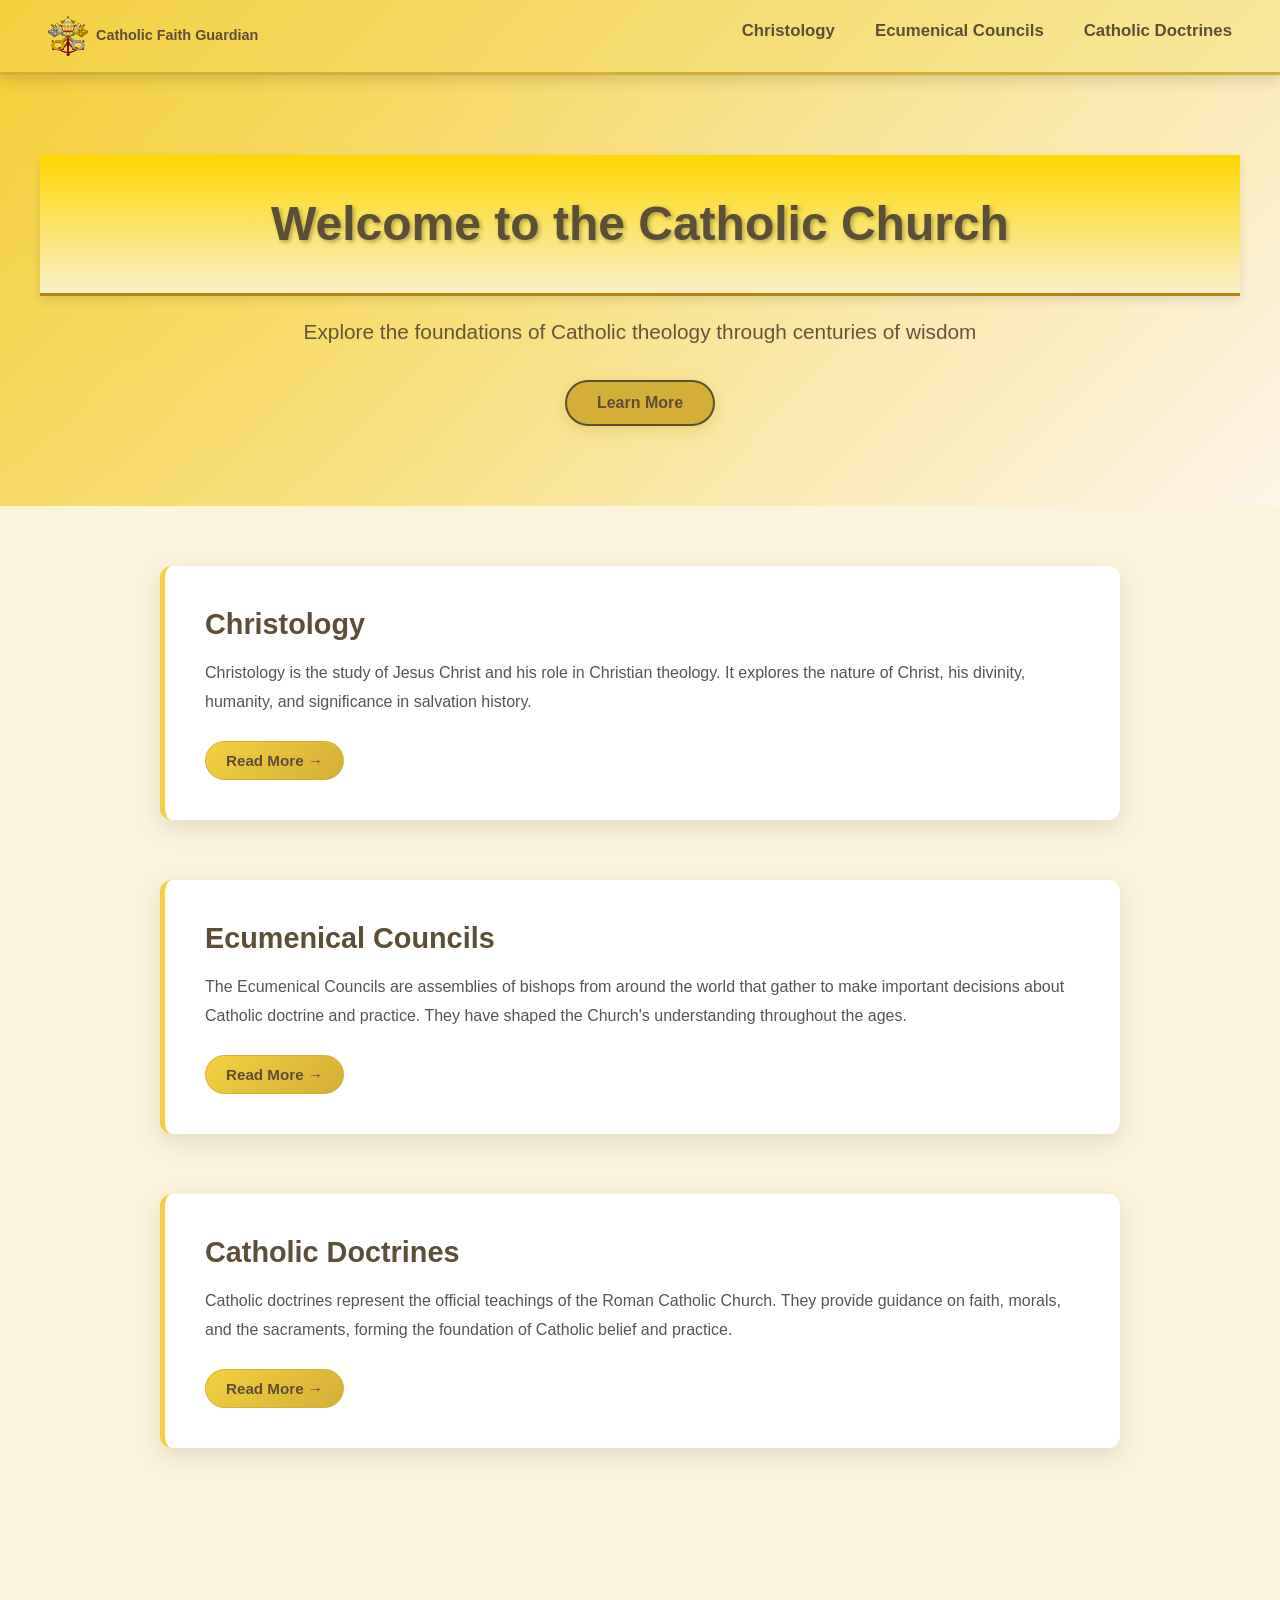
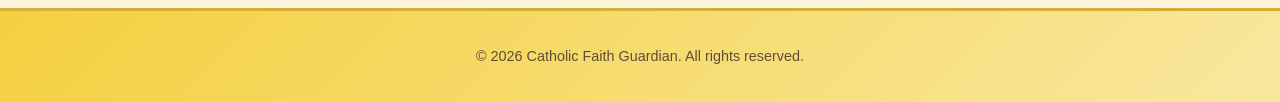
==== index.html @ 6f090a07 "Add files via upload" ====
<!DOCTYPE html>
<html lang="en">
<head>
    <meta charset="UTF-8">
    <meta name="viewport" content="width=device-width, initial-scale=1.0">
    <title>Catholic Faith Guardian</title>
    <link rel="stylesheet" href="style.css">
</head>
<body>
    <!-- Navigation Bar -->
    <nav class="navbar">
        <div class="nav-container">
            <div class="nav-logo">
                <a href="index.html" style="color: #5d4e37; text-decoration: none; display: flex; align-items: center; gap: 0.5rem;">
                    <img src="Emblem_of_the_Holy_See_(no_background).svg" style="width: 40px; height: 40px;">
                    <span>Catholic Faith Guardian</span>
                </a>
            </div>
            <ul class="nav-menu">
                <li class="nav-item">
                    <a href="christology.html" class="nav-link">Christology</a>
                </li>
                <li class="nav-item">
                    <a href="ecumenical.html" class="nav-link">Ecumenical Councils</a>
                </li>
                <li class="nav-item">
                    <a href="doctrines.html" class="nav-link">Catholic Doctrines</a>
                </li>
            </ul>
            <div class="hamburger">
                <span></span>
                <span></span>
                <span></span>
            </div>
        </div>
    </nav>

    <!-- Hero Section -->
    <section class="hero">
        <div class="hero-content">
            <h1 class="hero-title">Welcome to the Catholic Church</h1>
            <p class="hero-subtitle">Explore the foundations of Catholic theology through centuries of wisdom</p>
            <button class="cta-button">Learn More</button>
        </div>
    </section>

    <!-- Main Content -->
    <main class="main-content">
        <!-- Christology Section -->
        <section id="christology" class="content-section">
            <div class="section-card">
                <h2 class="section-title">Christology</h2>
                <p class="section-text">Christology is the study of Jesus Christ and his role in Christian theology. It explores the nature of Christ, his divinity, humanity, and significance in salvation history.</p>
                <button class="read-more-btn">Read More →</button>
            </div>
        </section>

        <!-- Ecumenical Councils Section -->
        <section id="ecumenical" class="content-section">
            <div class="section-card">
                <h2 class="section-title">Ecumenical Councils</h2>
                <p class="section-text">The Ecumenical Councils are assemblies of bishops from around the world that gather to make important decisions about Catholic doctrine and practice. They have shaped the Church's understanding throughout the ages.</p>
                <button class="read-more-btn">Read More →</button>
            </div>
        </section>

        <!-- Catholic Doctrines Section -->
        <section id="doctrines" class="content-section">
            <div class="section-card">
                <h2 class="section-title">Catholic Doctrines</h2>
                <p class="section-text">Catholic doctrines represent the official teachings of the Roman Catholic Church. They provide guidance on faith, morals, and the sacraments, forming the foundation of Catholic belief and practice.</p>
                <button class="read-more-btn">Read More →</button>
            </div>
        </section>
    </main>

    <!-- Footer -->
    <footer class="footer">
        <p>&copy; 2026 Catholic Faith Guardian. All rights reserved.</p>
    </footer>

    <script src="script.js"></script>
</body>
</html>
---- style.css ----
/* ===== Mobile-First CSS - Base Styles for Mobile Devices ===== */

* {
    box-sizing: border-box;
}

body {
    background-color: #fbf3da;
    margin: 0;
    padding: 0;
    font-family: 'Segoe UI', Tahoma, Geneva, Verdana, sans-serif;
    font-size: 16px;
    line-height: 1.6;
    color: #333;
}

/* ===== Navigation Bar Styles - Mobile First ===== */
.navbar {
    background: linear-gradient(135deg, #f4d03f 0%, #f9e79f 100%);
    padding: 0;
    box-shadow: 0 4px 15px rgba(0, 0, 0, 0.15);
    position: sticky;
    top: 0;
    z-index: 1000;
    border-bottom: 3px solid #d4af37;
    width: 100%;
}

.nav-container {
    display: flex;
    justify-content: space-between;
    align-items: center;
    padding: 1rem;
    max-width: 1400px;
    margin: 0 auto;
    flex-wrap: wrap;
}

.nav-logo {
    font-size: 1.2rem;
    font-weight: bold;
    color: #5d4e37;
    text-decoration: none;
    animation: slideInLeft 0.5s ease-out;
    min-width: 0;
}

.nav-logo a {
    display: flex;
    align-items: center;
    gap: 0.5rem;
    color: #5d4e37;
    text-decoration: none;
}

.nav-logo img {
    width: 35px;
    height: 35px;
    margin: 0;
    display: inline-block;
}

.nav-logo span {
    font-size: 0.9rem;
    overflow: hidden;
    text-overflow: ellipsis;
    white-space: nowrap;
}

.nav-menu {
    display: none;
    position: fixed;
    top: 70px;
    left: 0;
    width: 100%;
    flex-direction: column;
    background-color: #f9e79f;
    list-style: none;
    margin: 0;
    padding: 0;
    box-shadow: 0 8px 16px rgba(0, 0, 0, 0.1);
    z-index: 999;
}

.nav-menu.active {
    display: flex;
}

.nav-item {
    padding: 1rem;
    border-bottom: 1px solid rgba(93, 78, 55, 0.1);
    text-align: center;
}

.nav-link {
    color: #5d4e37;
    text-decoration: none;
    font-weight: 700;
    font-size: 1rem;
    transition: all 0.3s ease;
    padding-bottom: 0.5rem;
    border-bottom: 2px solid transparent;
    display: block;
}

.nav-link:active {
    color: #f4d03f;
    border-bottom-color: #f4d03f;
}

.hamburger {
    display: flex;
    flex-direction: column;
    cursor: pointer;
    gap: 5px;
}

.hamburger span {
    width: 25px;
    height: 3px;
    background-color: #5d4e37;
    transition: 0.3s;
    border-radius: 2px;
}

/* ===== Hero Section - Mobile First ===== */
.hero {
    background: linear-gradient(135deg, #f4d03f 0%, #fef5e7 100%);
    padding: 40px 20px;
    text-align: center;
    color: #5d4e37;
    position: relative;
    overflow: hidden;
    min-height: auto;
}

.hero::before {
    content: '';
    position: absolute;
    top: 0;
    left: 0;
    right: 0;
    bottom: 0;
    background: radial-gradient(circle at 20% 50%, rgba(255, 215, 0, 0.1) 0%, transparent 50%);
    animation: pulse 15s ease-in-out infinite;
}

.hero-content {
    position: relative;
    z-index: 1;
    animation: fadeInUp 0.8s ease-out;
}

.hero-title {
    margin: 0;
    font-size: 1.8rem;
    font-weight: bold;
    margin-bottom: 1rem;
    text-shadow: 2px 2px 4px rgba(0, 0, 0, 0.3);
    line-height: 1.2;
}

.hero-subtitle {
    font-size: 1rem;
    margin-bottom: 1.5rem;
    opacity: 0.95;
    line-height: 1.5;
}

.cta-button {
    background: #d4af37;
    color: #5d4e37;
    padding: 12px 24px;
    font-size: 1rem;
    border: 2px solid #5d4e37;
    border-radius: 50px;
    cursor: pointer;
    font-weight: bold;
    transition: all 0.3s ease;
    box-shadow: 0 4px 15px rgba(212, 175, 55, 0.4);
    touch-action: manipulation;
}

.cta-button:active {
    transform: scale(0.98);
    box-shadow: 0 2px 10px rgba(212, 175, 55, 0.3);
}

/* ===== Main Content - Mobile First ===== */
.main-content {
    max-width: 1200px;
    margin: 0 auto;
    padding: 30px 20px;
}

.content-section {
    margin-bottom: 30px;
    animation: fadeInUp 0.8s ease-out;
}

.section-card {
    background: white;
    padding: 20px;
    border-radius: 12px;
    box-shadow: 0 4px 12px rgba(0, 0, 0, 0.1);
    border-left: 4px solid #f4d03f;
    transition: all 0.3s ease;
    cursor: pointer;
    touch-action: manipulation;
}

.section-card:active {
    transform: scale(0.99);
    box-shadow: 0 6px 16px rgba(212, 175, 55, 0.15);
}

.section-title {
    font-size: 1.4rem;
    color: #5d4e37;
    margin: 0 0 1rem 0;
    transition: color 0.3s ease;
    line-height: 1.3;
}

.section-card:active .section-title {
    color: #f4d03f;
}

.section-text {
    color: #555;
    font-size: 0.95rem;
    line-height: 1.8;
    margin: 0 0 1.5rem 0;
}

.read-more-btn {
    background: linear-gradient(135deg, #f4d03f 0%, #d4af37 100%);
    color: #5d4e37;
    padding: 10px 20px;
    border: 1px solid #d4af37;
    border-radius: 25px;
    cursor: pointer;
    font-weight: 600;
    transition: all 0.3s ease;
    font-size: 0.9rem;
    touch-action: manipulation;
    display: inline-block;
}

.read-more-btn:active {
    transform: scale(0.98);
    box-shadow: 0 2px 8px rgba(212, 175, 55, 0.3);
}

/* ===== Footer - Mobile First ===== */
.footer {
    background: linear-gradient(135deg, #f4d03f 0%, #f9e79f 100%);
    color: #5d4e37;
    text-align: center;
    padding: 20px;
    margin-top: 30px;
    border-top: 3px solid #d4af37;
    font-size: 0.9rem;
}

/* ===== Animations ===== */
@keyframes slideInLeft {
    from {
        opacity: 0;
        transform: translateX(-30px);
    }
    to {
        opacity: 1;
        transform: translateX(0);
    }
}

@keyframes fadeInUp {
    from {
        opacity: 0;
        transform: translateY(30px);
    }
    to {
        opacity: 1;
        transform: translateY(0);
    }
}

@keyframes pulse {
    0%, 100% {
        opacity: 1;
    }
    50% {
        opacity: 0.8;
    }
}

/* ===== Old Styles (Preserved) ===== */
h1 {
    margin: 0;
    text-align: center;
    background: linear-gradient(180deg, #ffd700 0%, #faefca 100%);
    padding: 40px;
    border-bottom: 3px solid #b8860b;
    box-shadow: 0px 4px 10px rgba(0, 0, 0, 0.1);
}

img {
    display: block;
    margin: 20px auto;
    width: 100%;
    max-width: 200px;
    height: auto;
}

.verse {
    text-align: center;
    font-style: italic;
    margin: 20px;
    font-size: 1rem;
    color: #555;
}

.search-box {
    justify-content: center;
    margin: 20px;
}

.search-box select {
    margin-top: 10px;
    padding: 10px;
    border-radius: 8px;
    width: 100%;
    max-width: 100%;
}

input {
    width: 100%;
    padding: 12px;
    font-size: 16px;
    border-radius: 8px;
    border: 1px solid #ddd;
}

/* ===== Tablet Styles (768px and up) ===== */
@media (min-width: 768px) {
    .nav-container {
        padding: 1rem 2rem;
        flex-wrap: nowrap;
    }

    .nav-logo {
        font-size: 1.4rem;
        flex-shrink: 0;
    }

    .nav-logo span {
        white-space: normal;
    }

    .nav-menu {
        display: flex;
        position: static;
        top: auto;
        left: auto;
        width: auto;
        flex-direction: row;
        background-color: transparent;
        box-shadow: none;
        gap: 2rem;
        margin-left: auto;
    }

    .nav-item {
        padding: 0;
        border-bottom: none;
        text-align: left;
    }

    .nav-link {
        font-size: 1rem;
        padding-bottom: 0.5rem;
        border-bottom: 2px solid transparent;
    }

    .nav-link:hover {
        color: #ffffff;
        border-bottom-color: #ffffff;
        transform: translateY(-2px);
    }

    .hamburger {
        display: none;
    }

    .hero {
        padding: 60px 30px;
    }

    .hero-title {
        font-size: 2.5rem;
    }

    .hero-subtitle {
        font-size: 1.2rem;
    }

    .cta-button {
        padding: 12px 30px;
        font-size: 1rem;
    }

    .cta-button:hover {
        transform: translateY(-3px);
        box-shadow: 0 6px 20px rgba(212, 175, 55, 0.6);
        background: #e8c547;
        color: #ffffff;
    }

    .main-content {
        padding: 50px 30px;
    }

    .content-section {
        margin-bottom: 40px;
    }

    .section-card {
        padding: 30px;
        border-left: 5px solid #f4d03f;
    }

    .section-card:hover {
        transform: translateY(-8px);
        box-shadow: 0 12px 35px rgba(212, 175, 55, 0.2);
        border-left-color: #d4af37;
    }

    .section-title {
        font-size: 1.6rem;
    }

    .section-card:hover .section-title {
        color: #f4d03f;
    }

    .section-text {
        font-size: 1rem;
    }

    .read-more-btn:hover {
        transform: translateX(5px);
        box-shadow: 0 4px 15px rgba(212, 175, 55, 0.5);
        background: #e8c547;
        color: #ffffff;
    }
}

/* ===== Desktop Styles (1024px and up) ===== */
@media (min-width: 1024px) {
    .nav-container {
        padding: 1rem 3rem;
    }

    .nav-logo {
        font-size: 1.5rem;
    }

    .nav-logo img {
        width: 40px;
        height: 40px;
    }

    .nav-menu {
        gap: 2.5rem;
    }

    .nav-link {
        font-size: 1.05rem;
    }

    .hero {
        padding: 80px 40px;
    }

    .hero-title {
        font-size: 3rem;
    }

    .hero-subtitle {
        font-size: 1.3rem;
    }

    .main-content {
        max-width: 1200px;
        padding: 60px 40px;
    }

    .section-card {
        padding: 40px;
    }

    .section-title {
        font-size: 1.8rem;
    }

    .section-text {
        font-size: 1rem;
        line-height: 1.8;
    }
}

/* ===== Large Desktop Styles (1440px and up) ===== */
@media (min-width: 1440px) {
    .nav-container {
        max-width: 1400px;
    }

    .main-content {
        max-width: 1300px;
    }

    .hero {
        padding: 100px 50px;
    }

    .hero-title {
        font-size: 3.5rem;
    }

    .main-content {
        padding: 80px 50px;
    }
}

/* ===== Touch Device Optimizations ===== */
@media (hover: none) and (pointer: coarse) {
    .section-card {
        border-left: 4px solid #f4d03f;
    }

    .nav-link {
        padding: 0.75rem 0;
    }

    button {
        min-height: 44px;
        min-width: 44px;
    }

    .cta-button {
        min-height: 48px;
    }

    .read-more-btn {
        min-height: 44px;
        padding: 12px 24px;
    }
}

/* ===== Print Styles ===== */
@media print {
    .navbar,
    .hamburger,
    .cta-button,
    .read-more-btn,
    .footer {
        display: none;
    }

    body {
        background-color: white;
    }

    .section-card {
        box-shadow: none;
        border: 1px solid #ddd;
        page-break-inside: avoid;
    }
}


.hero::before {
    content: '';
    position: absolute;
    top: 0;
    left: 0;
    right: 0;
    bottom: 0;
    background: radial-gradient(circle at 20% 50%, rgba(255, 215, 0, 0.1) 0%, transparent 50%);
    animation: pulse 15s ease-in-out infinite;
}

.hero-content {
    position: relative;
    z-index: 1;
    animation: fadeInUp 0.8s ease-out;
}

.hero-title {
    margin: 0;
    font-size: 3rem;
    font-weight: bold;
    margin-bottom: 1rem;
    text-shadow: 2px 2px 4px rgba(0, 0, 0, 0.3);
}

.hero-subtitle {
    font-size: 1.3rem;
    margin-bottom: 2rem;
    opacity: 0.95;
}

.cta-button {
    background: #d4af37;
    color: #5d4e37;
    padding: 12px 30px;
    font-size: 1rem;
    border: 2px solid #5d4e37;
    border-radius: 50px;
    cursor: pointer;
    font-weight: bold;
    transition: all 0.3s ease;
    box-shadow: 0 4px 15px rgba(212, 175, 55, 0.4);
}

.cta-button:hover {
    transform: translateY(-3px);
    box-shadow: 0 6px 20px rgba(212, 175, 55, 0.6);
    background: #e8c547;
    color: #ffffff;
}

.cta-button:active {
    transform: translateY(-1px);
}

/* ===== Main Content ===== */
.main-content {
    max-width: 1000px;
    margin: 0 auto;
    padding: 60px 20px;
}

.content-section {
    margin-bottom: 60px;
    animation: fadeInUp 0.8s ease-out;
}

.section-card {
    background: white;
    padding: 40px;
    border-radius: 12px;
    box-shadow: 0 8px 25px rgba(0, 0, 0, 0.1);
    border-left: 5px solid #f4d03f;
    transition: all 0.3s ease;
    cursor: pointer;
}

.section-card:hover {
    transform: translateY(-8px);
    box-shadow: 0 12px 35px rgba(212, 175, 55, 0.2);
    border-left-color: #d4af37;
}

.section-title {
    font-size: 1.8rem;
    color: #5d4e37;
    margin: 0 0 1rem 0;
    transition: color 0.3s ease;
}

.section-card:hover .section-title {
    color: #f4d03f;
}

.section-text {
    color: #555;
    font-size: 1rem;
    line-height: 1.8;
    margin: 0 0 1.5rem 0;
}

.read-more-btn {
    background: linear-gradient(135deg, #f4d03f 0%, #d4af37 100%);
    color: #5d4e37;
    padding: 10px 20px;
    border: none;
    border-radius: 25px;
    cursor: pointer;
    font-weight: 600;
    transition: all 0.3s ease;
    font-size: 0.95rem;
    border: 1px solid #d4af37;
}

.read-more-btn:hover {
    transform: translateX(5px);
    box-shadow: 0 4px 15px rgba(212, 175, 55, 0.5);
    background: #e8c547;
    color: #ffffff;
}

/* ===== Footer ===== */
.footer {
    background: linear-gradient(135deg, #f4d03f 0%, #f9e79f 100%);
    color: #5d4e37;
    text-align: center;
    padding: 20px;
    margin-top: 40px;
    border-top: 3px solid #d4af37;
}

/* ===== Animations ===== */
@keyframes slideInLeft {
    from {
        opacity: 0;
        transform: translateX(-30px);
    }
    to {
        opacity: 1;
        transform: translateX(0);
    }
}

@keyframes fadeInUp {
    from {
        opacity: 0;
        transform: translateY(30px);
    }
    to {
        opacity: 1;
        transform: translateY(0);
    }
}

@keyframes pulse {
    0%, 100% {
        opacity: 1;
    }
    50% {
        opacity: 0.8;
    }
}

/* ===== Old Styles (Preserved) ===== */
h1{
    margin: 0;
    text-align: center;
   background: linear-gradient(180deg, #ffd700 0%, #faefca 100%);
   padding: 40px;
   border-bottom: 3px solid #b8860b;
   box-shadow: 0px 4px 10px rgba(0, 0, 0, 0.1);
}

img{
    display: block;
    margin: 20px auto;
    width: 200px;
    height: auto;
}

.verse{
    text-align: center;
    font-style: italic;
    margin: 20px;
    font-size: 1.2em;
    color: #555;
}

.search-box{
    justify-content: center;
    margin: 20px;
}

.search-box select {
    margin-top: 10px;
    padding: 10px;
    border-radius: 8px;
}

input {
    width: 100%;
    padding: 12px;
    font-size: 16px;
    border-radius: 8px;
    border: 1px solid #ddd;
}

/* ===== Responsive Design ===== */
@media (max-width: 768px) {
    .nav-menu {
        display: none;
        position: absolute;
        top: 70px;
        left: 0;
        flex-direction: column;
        background-color: #f9e79f;
        width: 100%;
        text-align: center;
        gap: 0;
    }

    .nav-menu.active {
        display: flex;
    }

    .nav-item {
        padding: 1rem 0;
        border-bottom: 1px solid rgba(93, 78, 55, 0.1);
    }

    .hamburger {
        display: flex;
    }

    .hero-title {
        font-size: 2rem;
    }

    .hero-subtitle {
        font-size: 1rem;
    }

    .section-card {
        padding: 20px;
    }

    .section-title {
        font-size: 1.4rem;
    }

    .main-content {
        padding: 30px 15px;
    }
}
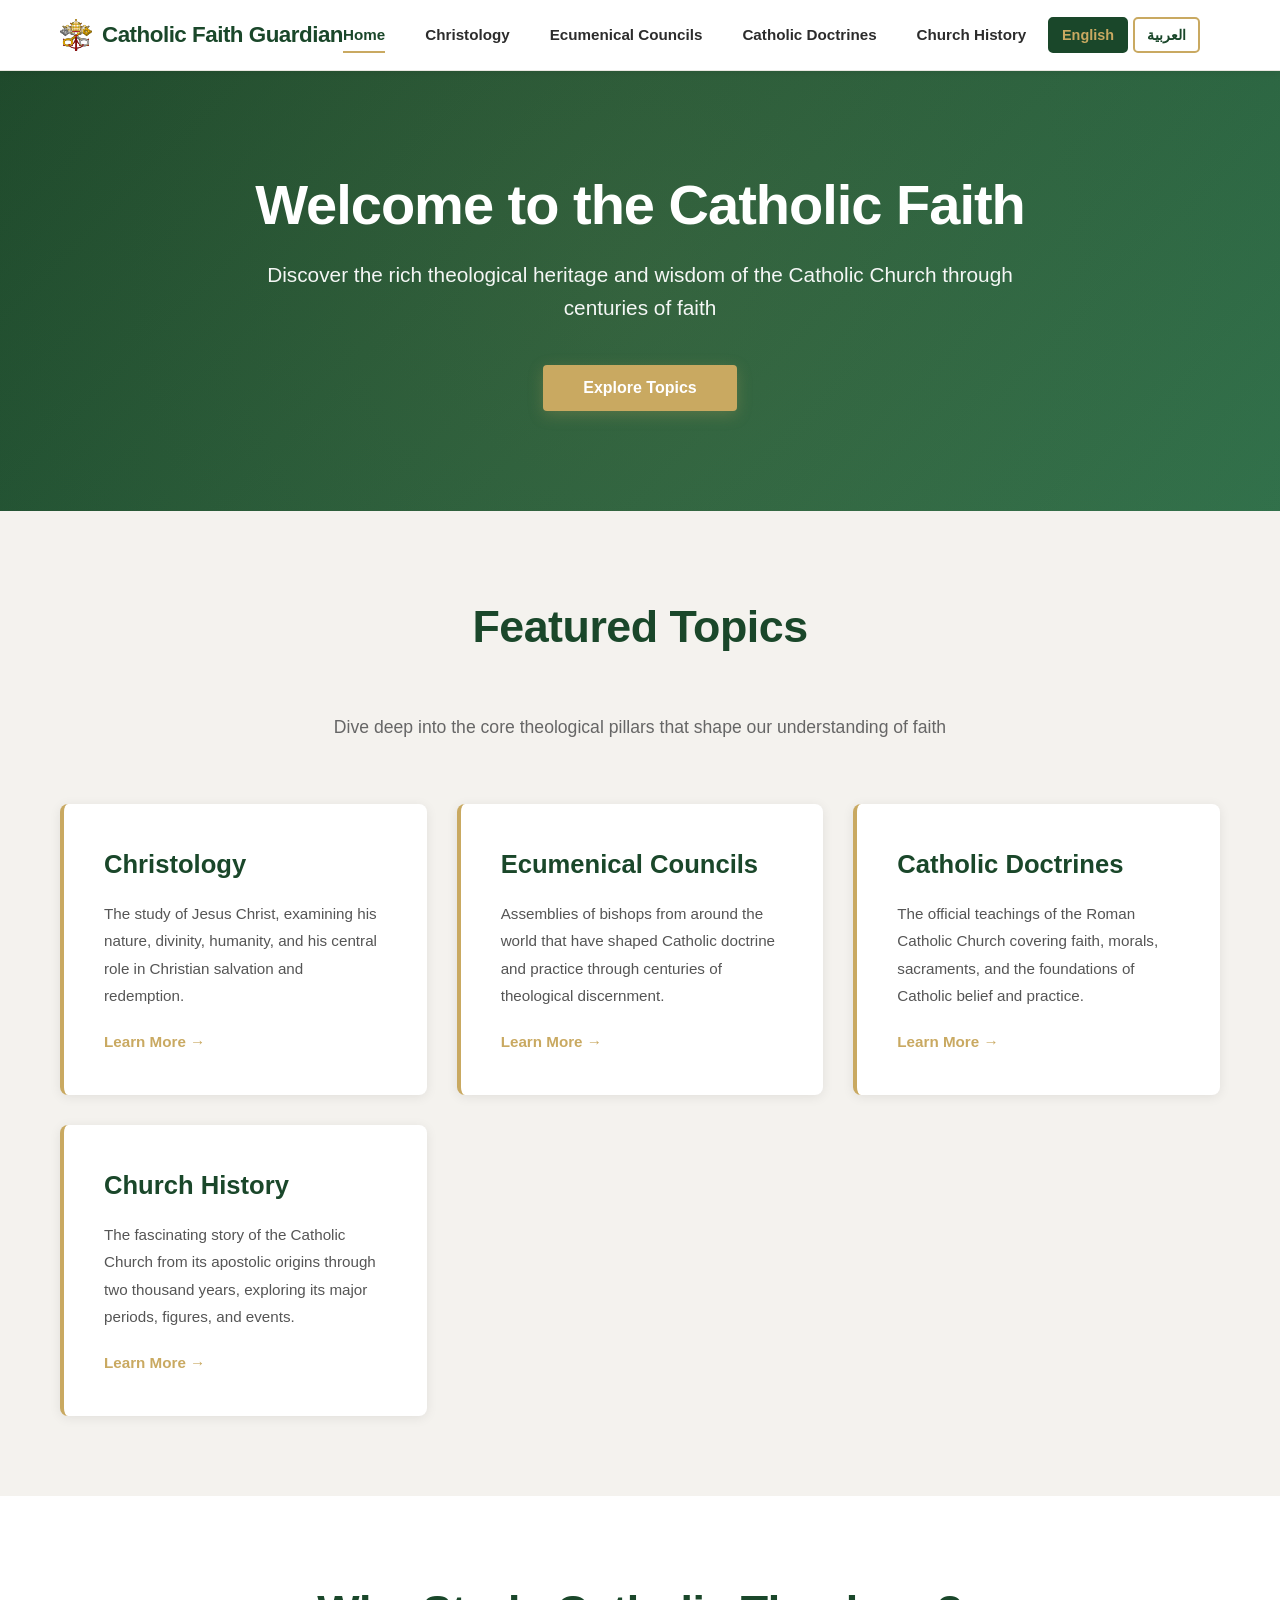
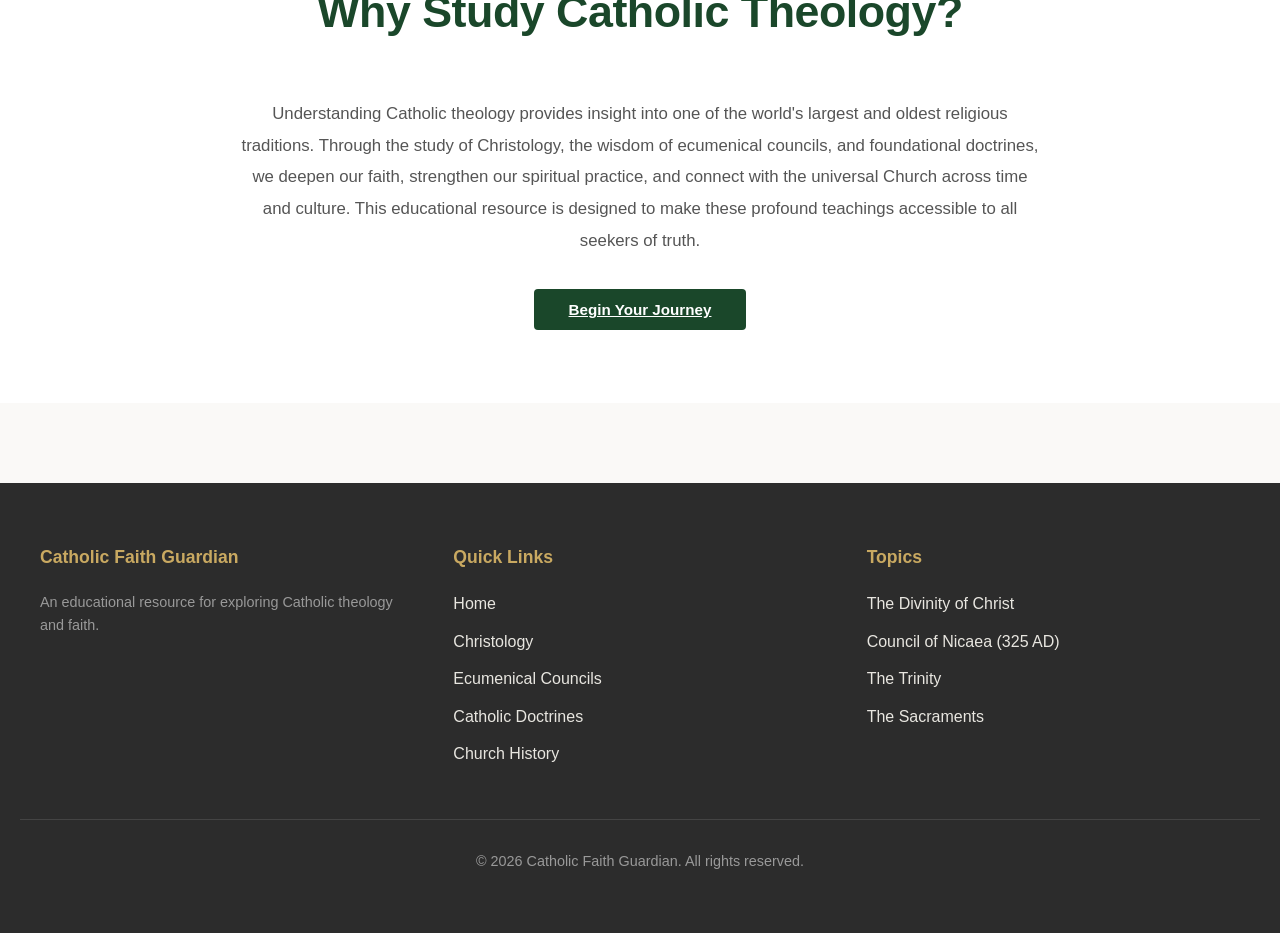
==== commit 8c6c841b: "Add files via upload" ====
--- a/index.html
+++ b/index.html
@@ -3,30 +3,40 @@
 <head>
     <meta charset="UTF-8">
     <meta name="viewport" content="width=device-width, initial-scale=1.0">
-    <title>Catholic Faith Guardian</title>
+    <meta name="description" content="Explore the foundations of Catholic theology - Christology, Ecumenical Councils, and Catholic Doctrines.">
+    <title>Catholic Faith Guardian - Explore Catholic Theology</title>
     <link rel="stylesheet" href="style.css">
+    <script src="translations.js"></script>
 </head>
 <body>
     <!-- Navigation Bar -->
     <nav class="navbar">
         <div class="nav-container">
-            <div class="nav-logo">
-                <a href="index.html" style="color: #5d4e37; text-decoration: none; display: flex; align-items: center; gap: 0.5rem;">
-                    <img src="Emblem_of_the_Holy_See_(no_background).svg" style="width: 40px; height: 40px;">
-                    <span>Catholic Faith Guardian</span>
-                </a>
-            </div>
+            <a href="index.html" class="logo">
+                <img src="Emblem_of_the_Holy_See_(no_background).svg" alt="Vatican Logo" class="logo-icon">
+                <span data-i18n="homeTitle">Catholic Faith Guardian</span>
+            </a>
             <ul class="nav-menu">
                 <li class="nav-item">
-                    <a href="christology.html" class="nav-link">Christology</a>
+                    <a href="index.html" class="nav-link" data-i18n="home">Home</a>
                 </li>
                 <li class="nav-item">
-                    <a href="ecumenical.html" class="nav-link">Ecumenical Councils</a>
+                    <a href="christology.html" class="nav-link" data-i18n="christology">Christology</a>
                 </li>
                 <li class="nav-item">
-                    <a href="doctrines.html" class="nav-link">Catholic Doctrines</a>
+                    <a href="ecumenical.html" class="nav-link" data-i18n="ecumenical">Ecumenical Councils</a>
+                </li>
+                <li class="nav-item">
+                    <a href="doctrines.html" class="nav-link" data-i18n="doctrines">Catholic Doctrines</a>
+                </li>
+                <li class="nav-item">
+                    <a href="history.html" class="nav-link" data-i18n="history">Church History</a>
                 </li>
             </ul>
+            <div class="language-switcher">
+                <button class="lang-btn active" data-lang="en" data-i18n="englishLang">English</button>
+                <button class="lang-btn" data-lang="ar" data-i18n="arabicLang">العربية</button>
+            </div>
             <div class="hamburger">
                 <span></span>
                 <span></span>
@@ -38,45 +48,91 @@
     <!-- Hero Section -->
     <section class="hero">
         <div class="hero-content">
-            <h1 class="hero-title">Welcome to the Catholic Church</h1>
-            <p class="hero-subtitle">Explore the foundations of Catholic theology through centuries of wisdom</p>
-            <button class="cta-button">Learn More</button>
+            <h1 class="hero-title" data-i18n="indexHeroTitle">Discover the rich theological heritage and wisdom of the Catholic Church through centuries of faith</h1>
+            <p class="hero-subtitle" data-i18n="indexHeroSubtitle">Explore Topics</p>
+            <button class="cta-button" data-i18n="exploreTopics">Explore More</button>
         </div>
     </section>
 
-    <!-- Main Content -->
-    <main class="main-content">
-        <!-- Christology Section -->
-        <section id="christology" class="content-section">
-            <div class="section-card">
-                <h2 class="section-title">Christology</h2>
-                <p class="section-text">Christology is the study of Jesus Christ and his role in Christian theology. It explores the nature of Christ, his divinity, humanity, and significance in salvation history.</p>
-                <button class="read-more-btn">Read More →</button>
+    <!-- Featured Topics Section -->
+    <section class="featured-topics">
+        <main>
+            <h2 class="section-title" data-i18n="featuredTopics">Featured Topics</h2>
+            <p class="section-subtitle" data-i18n="featuredSubtitle">Dive deep into the core theological pillars that shape our understanding of faith</p>
+            
+            <div class="cards-grid">
+                <!-- Christology Card -->
+                <div class="card">
+                    <h3 class="card-title" data-i18n="christologyCardTitle">Christology</h3>
+                    <p class="card-text" data-i18n="christologyCardDesc">The study of Jesus Christ, examining his nature, divinity, humanity, and his central role in Christian salvation and redemption.</p>
+                    <a href="christology.html" class="card-link" data-i18n="learnMore">Learn More →</a>
+                </div>
+
+                <!-- Ecumenical Councils Card -->
+                <div class="card">
+                    <h3 class="card-title" data-i18n="ecumenicalCardTitle">Ecumenical Councils</h3>
+                    <p class="card-text" data-i18n="ecumenicalCardDesc">Assemblies of bishops from around the world that have shaped Catholic doctrine and practice through centuries of theological discernment.</p>
+                    <a href="ecumenical.html" class="card-link" data-i18n="learnMore">Learn More →</a>
+                </div>
+
+                <!-- Catholic Doctrines Card -->
+                <div class="card">
+                    <h3 class="card-title" data-i18n="doctrinesCardTitle">Catholic Doctrines</h3>
+                    <p class="card-text" data-i18n="doctrinesCardDesc">The official teachings of the Roman Catholic Church covering faith, morals, sacraments, and the foundations of Catholic belief and practice.</p>
+                    <a href="doctrines.html" class="card-link" data-i18n="learnMore">Learn More →</a>
+                </div>
+
+                <!-- Church History Card -->
+                <div class="card">
+                    <h3 class="card-title" data-i18n="historyCardTitle">Church History</h3>
+                    <p class="card-text" data-i18n="historyCardDesc">The fascinating story of the Catholic Church from its apostolic origins through two thousand years, exploring its major periods, figures, and events.</p>
+                    <a href="history.html" class="card-link" data-i18n="learnMore">Learn More →</a>
+                </div>
             </div>
-        </section>
+        </main>
+    </section>
 
-        <!-- Ecumenical Councils Section -->
-        <section id="ecumenical" class="content-section">
-            <div class="section-card">
-                <h2 class="section-title">Ecumenical Councils</h2>
-                <p class="section-text">The Ecumenical Councils are assemblies of bishops from around the world that gather to make important decisions about Catholic doctrine and practice. They have shaped the Church's understanding throughout the ages.</p>
-                <button class="read-more-btn">Read More →</button>
+    <!-- Explore Section -->
+    <section class="explore-section">
+        <main>
+            <div class="explore-content">
+                <h2 class="section-title" data-i18n="whyStudyTitle">Why Study Catholic Theology?</h2>
+                <p class="explore-text" data-i18n="whyStudyText">Understanding Catholic theology provides insight into one of the world's largest and oldest religious traditions. Through the study of Christology, the wisdom of ecumenical councils, and foundational doctrines, we deepen our faith, strengthen our spiritual practice, and connect with the universal Church across time and culture. This educational resource is designed to make these profound teachings accessible to all seekers of truth.</p>
+                <a href="christology.html" class="explore-button" data-i18n="beginJourney">Begin Your Journey</a>
             </div>
-        </section>
-
-        <!-- Catholic Doctrines Section -->
-        <section id="doctrines" class="content-section">
-            <div class="section-card">
-                <h2 class="section-title">Catholic Doctrines</h2>
-                <p class="section-text">Catholic doctrines represent the official teachings of the Roman Catholic Church. They provide guidance on faith, morals, and the sacraments, forming the foundation of Catholic belief and practice.</p>
-                <button class="read-more-btn">Read More →</button>
-            </div>
-        </section>
-    </main>
+        </main>
+    </section>
 
     <!-- Footer -->
-    <footer class="footer">
-        <p>&copy; 2026 Catholic Faith Guardian. All rights reserved.</p>
+    <footer>
+        <div class="footer-container">
+            <div class="footer-section">
+                <h3 data-i18n="homeTitle">Catholic Faith Guardian</h3>
+                <p style="margin: 0; color: #999; font-size: 0.9rem;" data-i18n="about">An educational resource for exploring Catholic theology and faith.</p>
+            </div>
+            <div class="footer-section">
+                <h3 data-i18n="quickLinks">Quick Links</h3>
+                <ul class="footer-links">
+                    <li><a href="index.html" data-i18n="home">Home</a></li>
+                    <li><a href="christology.html" data-i18n="christology">Christology</a></li>
+                    <li><a href="ecumenical.html" data-i18n="ecumenical">Ecumenical Councils</a></li>
+                    <li><a href="doctrines.html" data-i18n="doctrines">Catholic Doctrines</a></li>
+                    <li><a href="history.html" data-i18n="history">Church History</a></li>
+                </ul>
+            </div>
+            <div class="footer-section">
+                <h3 data-i18n="topics">Topics</h3>
+                <ul class="footer-links">
+                    <li><a href="christology.html#divinity" data-i18n="divinityOfChrist">Divinity of Christ</a></li>
+                    <li><a href="ecumenical.html#nicaea" data-i18n="nicaea">Council of Nicaea</a></li>
+                    <li><a href="doctrines.html#trinity" data-i18n="trinity">The Trinity</a></li>
+                    <li><a href="doctrines.html#sacraments" data-i18n="sacraments">The Sacraments</a></li>
+                </ul>
+            </div>
+        </div>
+        <div class="footer-bottom">
+            <p data-i18n="copyright">&copy; 2026 Catholic Faith Guardian. All rights reserved.</p>
+        </div>
     </footer>
 
     <script src="script.js"></script>
--- a/style.css
+++ b/style.css
@@ -1,804 +1,516 @@
-/* ===== Mobile-First CSS - Base Styles for Mobile Devices ===== */
-
+/* ========================================
+   Catholic Faith Guardian - Style Sheet
+   Modern, Professional Educational Design
+   ======================================== */
+
+/* RTL Support for Arabic */
+html[lang="ar"] {
+    direction: rtl;
+    text-align: right;
+}
+
+html[lang="ar"] body {
+    font-family: 'Segoe UI', 'Helvetica Neue', Helvetica, Arial, 'Droid Arabic Naskh', sans-serif;
+    text-align: right;
+}
+
+html[lang="ar"] .nav-container {
+    flex-direction: row-reverse;
+}
+
+html[lang="ar"] .logo {
+    flex-direction: row-reverse;
+}
+
+html[lang="ar"] .hamburger span {
+    margin: 6px 0;
+}
+
+html[lang="ar"] h1, html[lang="ar"] h2, html[lang="ar"] h3,
+html[lang="ar"] h4, html[lang="ar"] h5, html[lang="ar"] h6,
+html[lang="ar"] p {
+    text-align: right;
+}
+
+html[lang="ar"] ul {
+    text-align: right;
+}
+
+html[lang="ar"] .detail-section {
+    text-align: right;
+}
+
+html[lang="ar"] .card {
+    text-align: right;
+}
+
+html[lang="ar"] .footer-container {
+    text-align: right;
+}
+
+html[lang="ar"] .hero-content {
+    text-align: center;
+}
+
+html[lang="ar"] .language-switcher {
+    flex-direction: row-reverse;
+}
+
+/* Reset and Base Styles */
 * {
-    box-sizing: border-box;
-}
-
-body {
-    background-color: #fbf3da;
     margin: 0;
     padding: 0;
-    font-family: 'Segoe UI', Tahoma, Geneva, Verdana, sans-serif;
-    font-size: 16px;
+    box-sizing: border-box;
+}
+
+html {
+    scroll-behavior: smooth;
+}
+
+body {
+    font-family: 'Segoe UI', 'Helvetica Neue', Helvetica, Arial, sans-serif;
+    color: #2c2c2c;
+    background-color: #faf9f7;
     line-height: 1.6;
-    color: #333;
-}
-
-/* ===== Navigation Bar Styles - Mobile First ===== */
+}
+
+/* ========================================
+   NAVIGATION BAR
+   ======================================== */
+
 .navbar {
-    background: linear-gradient(135deg, #f4d03f 0%, #f9e79f 100%);
-    padding: 0;
-    box-shadow: 0 4px 15px rgba(0, 0, 0, 0.15);
+    background-color: #ffffff;
+    box-shadow: 0 2px 8px rgba(0, 0, 0, 0.08);
     position: sticky;
     top: 0;
     z-index: 1000;
-    border-bottom: 3px solid #d4af37;
-    width: 100%;
+    border-bottom: 1px solid #e8e6e0;
 }
 
 .nav-container {
+    max-width: 1200px;
+    margin: 0 auto;
+    padding: 0 20px;
     display: flex;
     justify-content: space-between;
     align-items: center;
-    padding: 1rem;
-    max-width: 1400px;
-    margin: 0 auto;
-    flex-wrap: wrap;
-}
-
-.nav-logo {
-    font-size: 1.2rem;
-    font-weight: bold;
-    color: #5d4e37;
+    height: 70px;
+}
+
+.logo {
+    font-size: 1.4rem;
+    font-weight: 700;
+    color: #1a472a;
     text-decoration: none;
-    animation: slideInLeft 0.5s ease-out;
-    min-width: 0;
-}
-
-.nav-logo a {
+    letter-spacing: -0.5px;
     display: flex;
     align-items: center;
-    gap: 0.5rem;
-    color: #5d4e37;
+    gap: 10px;
+}
+
+.logo:hover {
+    color: #c9a961;
+    transition: color 0.3s ease;
+}
+
+.logo-icon {
+    width: 32px;
+    height: 32px;
+}
+
+.nav-menu {
+    display: flex;
+    list-style: none;
+    gap: 2.5rem;
+    margin: 0;
+    padding: 0;
+}
+
+.nav-item {
+    position: relative;
+}
+
+.nav-link {
+    color: #2c2c2c;
     text-decoration: none;
-}
-
-.nav-logo img {
-    width: 35px;
-    height: 35px;
-    margin: 0;
+    font-weight: 600;
+    font-size: 0.95rem;
+    padding: 8px 0;
+    transition: all 0.3s ease;
+    border-bottom: 2px solid transparent;
+}
+
+.nav-link:hover {
+    color: #c9a961;
+    border-bottom-color: #c9a961;
+}
+
+.nav-link.active {
+    color: #1a472a;
+    border-bottom-color: #c9a961;
+}
+
+/* Hamburger Menu */
+.hamburger {
+    display: none;
+    flex-direction: column;
+    cursor: pointer;
+    gap: 6px;
+}
+
+.hamburger span {
+    width: 25px;
+    height: 2.5px;
+    background-color: #1a472a;
+    border-radius: 2px;
+    transition: all 0.3s ease;
+}
+
+.hamburger.active span:nth-child(1) {
+    transform: rotate(45deg) translate(8px, 8px);
+}
+
+.hamburger.active span:nth-child(2) {
+    opacity: 0;
+}
+
+.hamburger.active span:nth-child(3) {
+    transform: rotate(-45deg) translate(8px, -8px);
+}
+
+/* ========================================
+   HERO SECTION
+   ======================================== */
+
+.hero {
+    background: linear-gradient(135deg, #1a472a 0%, #2d6f4a 100%);
+    color: #ffffff;
+    padding: 100px 20px;
+    text-align: center;
+    position: relative;
+    overflow: hidden;
+}
+
+.hero::before {
+    content: '';
+    position: absolute;
+    top: -50%;
+    right: -50%;
+    width: 200%;
+    height: 200%;
+    background: radial-gradient(circle, rgba(201, 169, 97, 0.1) 0%, transparent 70%);
+    animation: float 20s ease-in-out infinite;
+}
+
+.hero-content {
+    position: relative;
+    z-index: 2;
+    max-width: 800px;
+    margin: 0 auto;
+}
+
+.hero-title {
+    font-size: 3.5rem;
+    font-weight: 700;
+    margin-bottom: 20px;
+    line-height: 1.2;
+    letter-spacing: -1px;
+}
+
+.hero-subtitle {
+    font-size: 1.3rem;
+    margin-bottom: 40px;
+    opacity: 0.95;
+    font-weight: 300;
+    line-height: 1.6;
+}
+
+.cta-button {
+    background-color: #c9a961;
+    color: #ffffff;
+    padding: 14px 40px;
+    font-size: 1rem;
+    font-weight: 600;
+    border: none;
+    border-radius: 4px;
+    cursor: pointer;
+    transition: all 0.3s ease;
+    box-shadow: 0 4px 15px rgba(201, 169, 97, 0.25);
+}
+
+.cta-button:hover {
+    background-color: #d4b877;
+    transform: translateY(-2px);
+    box-shadow: 0 6px 20px rgba(201, 169, 97, 0.35);
+}
+
+.cta-button:active {
+    transform: translateY(0);
+}
+
+@keyframes float {
+    0%, 100% {
+        transform: translateY(0);
+    }
+    50% {
+        transform: translateY(20px);
+    }
+}
+
+/* ========================================
+   MAIN CONTENT & SECTIONS
+   ======================================== */
+
+main {
+    max-width: 1200px;
+    margin: 0 auto;
+    padding: 0 20px;
+}
+
+.section {
+    padding: 80px 0;
+    border-bottom: 1px solid #e8e6e0;
+}
+
+.section:last-child {
+    border-bottom: none;
+    padding-bottom: 100px;
+}
+
+.section-title {
+    font-size: 2.8rem;
+    color: #1a472a;
+    margin-bottom: 50px;
+    text-align: center;
+    font-weight: 700;
+    letter-spacing: -0.5px;
+}
+
+.section-subtitle {
+    font-size: 1.1rem;
+    color: #666;
+    text-align: center;
+    margin-bottom: 60px;
+    line-height: 1.8;
+    max-width: 700px;
+    margin-left: auto;
+    margin-right: auto;
+}
+
+/* ========================================
+   CARDS & GRID LAYOUT
+   ======================================== */
+
+.cards-grid {
+    display: grid;
+    grid-template-columns: repeat(auto-fit, minmax(300px, 1fr));
+    gap: 30px;
+    margin-bottom: 0;
+}
+
+.card {
+    background: #ffffff;
+    border-radius: 8px;
+    padding: 40px;
+    box-shadow: 0 2px 12px rgba(0, 0, 0, 0.08);
+    transition: all 0.3s ease;
+    border-left: 4px solid #c9a961;
+    cursor: pointer;
+}
+
+.card:hover {
+    transform: translateY(-8px);
+    box-shadow: 0 12px 30px rgba(0, 0, 0, 0.12);
+    border-left-color: #1a472a;
+}
+
+.card-title {
+    font-size: 1.6rem;
+    color: #1a472a;
+    margin-bottom: 15px;
+    font-weight: 700;
+}
+
+.card-text {
+    color: #555;
+    font-size: 0.95rem;
+    line-height: 1.8;
+    margin-bottom: 20px;
+}
+
+.card-link {
+    color: #c9a961;
+    text-decoration: none;
+    font-weight: 600;
+    font-size: 0.95rem;
     display: inline-block;
-}
-
-.nav-logo span {
-    font-size: 0.9rem;
-    overflow: hidden;
-    text-overflow: ellipsis;
-    white-space: nowrap;
-}
-
-.nav-menu {
-    display: none;
-    position: fixed;
-    top: 70px;
-    left: 0;
-    width: 100%;
-    flex-direction: column;
-    background-color: #f9e79f;
+    transition: all 0.3s ease;
+}
+
+.card-link:hover {
+    color: #1a472a;
+    transform: translateX(5px);
+}
+
+/* ========================================
+   FEATURED SECTION (Home Page)
+   ======================================== */
+
+.featured-topics {
+    background-color: #f4f2ee;
+    padding: 80px 0;
+}
+
+.featured-topics .section-title {
+    margin-bottom: 50px;
+}
+
+/* ========================================
+   EXPLORE SECTION (Home Page)
+   ======================================== */
+
+.explore-section {
+    background-color: #ffffff;
+    padding: 80px 0;
+}
+
+.explore-content {
+    max-width: 800px;
+    margin: 0 auto;
+    text-align: center;
+}
+
+.explore-text {
+    font-size: 1.05rem;
+    color: #555;
+    line-height: 1.9;
+    margin-bottom: 40px;
+}
+
+.explore-button {
+    background-color: #1a472a;
+    color: #ffffff;
+    padding: 12px 35px;
+    font-size: 0.95rem;
+    font-weight: 600;
+    border: none;
+    border-radius: 4px;
+    cursor: pointer;
+    transition: all 0.3s ease;
+}
+
+.explore-button:hover {
+    background-color: #2d6f4a;
+    transform: translateY(-2px);
+}
+
+/* ========================================
+   DETAIL SECTIONS (Topic Pages)
+   ======================================== */
+
+.detail-section {
+    padding: 60px 0;
+    border-bottom: 1px solid #e8e6e0;
+}
+
+.detail-section:last-child {
+    border-bottom: none;
+}
+
+.detail-title {
+    font-size: 2rem;
+    color: #1a472a;
+    margin-bottom: 25px;
+    font-weight: 700;
+}
+
+.detail-content {
+    font-size: 1rem;
+    color: #555;
+    line-height: 1.9;
+    margin-bottom: 30px;
+}
+
+.detail-highlight {
+    background-color: #f9f7f3;
+    border-left: 4px solid #c9a961;
+    padding: 25px;
+    margin: 30px 0;
+    border-radius: 4px;
+}
+
+/* ========================================
+   FOOTER
+   ======================================== */
+
+footer {
+    background-color: #2c2c2c;
+    color: #e8e6e0;
+    padding: 60px 20px;
+    margin-top: 80px;
+}
+
+.footer-container {
+    max-width: 1200px;
+    margin: 0 auto;
+    display: grid;
+    grid-template-columns: repeat(auto-fit, minmax(250px, 1fr));
+    gap: 40px;
+    margin-bottom: 40px;
+}
+
+.footer-section h3 {
+    color: #c9a961;
+    font-size: 1.1rem;
+    margin-bottom: 20px;
+    font-weight: 700;
+}
+
+.footer-links {
     list-style: none;
     margin: 0;
     padding: 0;
-    box-shadow: 0 8px 16px rgba(0, 0, 0, 0.1);
-    z-index: 999;
-}
-
-.nav-menu.active {
-    display: flex;
-}
-
-.nav-item {
-    padding: 1rem;
-    border-bottom: 1px solid rgba(93, 78, 55, 0.1);
+}
+
+.footer-links li {
+    margin-bottom: 12px;
+}
+
+.footer-links a {
+    color: #e8e6e0;
+    text-decoration: none;
+    transition: color 0.3s ease;
+}
+
+.footer-links a:hover {
+    color: #c9a961;
+}
+
+.footer-bottom {
+    border-top: 1px solid #444;
+    padding-top: 30px;
     text-align: center;
-}
-
-.nav-link {
-    color: #5d4e37;
-    text-decoration: none;
-    font-weight: 700;
-    font-size: 1rem;
-    transition: all 0.3s ease;
-    padding-bottom: 0.5rem;
-    border-bottom: 2px solid transparent;
-    display: block;
-}
-
-.nav-link:active {
-    color: #f4d03f;
-    border-bottom-color: #f4d03f;
-}
-
-.hamburger {
-    display: flex;
-    flex-direction: column;
-    cursor: pointer;
-    gap: 5px;
-}
-
-.hamburger span {
-    width: 25px;
-    height: 3px;
-    background-color: #5d4e37;
-    transition: 0.3s;
-    border-radius: 2px;
-}
-
-/* ===== Hero Section - Mobile First ===== */
-.hero {
-    background: linear-gradient(135deg, #f4d03f 0%, #fef5e7 100%);
-    padding: 40px 20px;
-    text-align: center;
-    color: #5d4e37;
-    position: relative;
-    overflow: hidden;
-    min-height: auto;
-}
-
-.hero::before {
-    content: '';
-    position: absolute;
-    top: 0;
-    left: 0;
-    right: 0;
-    bottom: 0;
-    background: radial-gradient(circle at 20% 50%, rgba(255, 215, 0, 0.1) 0%, transparent 50%);
-    animation: pulse 15s ease-in-out infinite;
-}
-
-.hero-content {
-    position: relative;
-    z-index: 1;
-    animation: fadeInUp 0.8s ease-out;
-}
-
-.hero-title {
-    margin: 0;
-    font-size: 1.8rem;
-    font-weight: bold;
-    margin-bottom: 1rem;
-    text-shadow: 2px 2px 4px rgba(0, 0, 0, 0.3);
-    line-height: 1.2;
-}
-
-.hero-subtitle {
-    font-size: 1rem;
-    margin-bottom: 1.5rem;
-    opacity: 0.95;
-    line-height: 1.5;
-}
-
-.cta-button {
-    background: #d4af37;
-    color: #5d4e37;
-    padding: 12px 24px;
-    font-size: 1rem;
-    border: 2px solid #5d4e37;
-    border-radius: 50px;
-    cursor: pointer;
-    font-weight: bold;
-    transition: all 0.3s ease;
-    box-shadow: 0 4px 15px rgba(212, 175, 55, 0.4);
-    touch-action: manipulation;
-}
-
-.cta-button:active {
-    transform: scale(0.98);
-    box-shadow: 0 2px 10px rgba(212, 175, 55, 0.3);
-}
-
-/* ===== Main Content - Mobile First ===== */
-.main-content {
-    max-width: 1200px;
-    margin: 0 auto;
-    padding: 30px 20px;
-}
-
-.content-section {
-    margin-bottom: 30px;
-    animation: fadeInUp 0.8s ease-out;
-}
-
-.section-card {
-    background: white;
-    padding: 20px;
-    border-radius: 12px;
-    box-shadow: 0 4px 12px rgba(0, 0, 0, 0.1);
-    border-left: 4px solid #f4d03f;
-    transition: all 0.3s ease;
-    cursor: pointer;
-    touch-action: manipulation;
-}
-
-.section-card:active {
-    transform: scale(0.99);
-    box-shadow: 0 6px 16px rgba(212, 175, 55, 0.15);
-}
-
-.section-title {
-    font-size: 1.4rem;
-    color: #5d4e37;
-    margin: 0 0 1rem 0;
-    transition: color 0.3s ease;
-    line-height: 1.3;
-}
-
-.section-card:active .section-title {
-    color: #f4d03f;
-}
-
-.section-text {
-    color: #555;
-    font-size: 0.95rem;
-    line-height: 1.8;
-    margin: 0 0 1.5rem 0;
-}
-
-.read-more-btn {
-    background: linear-gradient(135deg, #f4d03f 0%, #d4af37 100%);
-    color: #5d4e37;
-    padding: 10px 20px;
-    border: 1px solid #d4af37;
-    border-radius: 25px;
-    cursor: pointer;
-    font-weight: 600;
-    transition: all 0.3s ease;
+    color: #999;
     font-size: 0.9rem;
-    touch-action: manipulation;
-    display: inline-block;
-}
-
-.read-more-btn:active {
-    transform: scale(0.98);
-    box-shadow: 0 2px 8px rgba(212, 175, 55, 0.3);
-}
-
-/* ===== Footer - Mobile First ===== */
-.footer {
-    background: linear-gradient(135deg, #f4d03f 0%, #f9e79f 100%);
-    color: #5d4e37;
-    text-align: center;
-    padding: 20px;
-    margin-top: 30px;
-    border-top: 3px solid #d4af37;
-    font-size: 0.9rem;
-}
-
-/* ===== Animations ===== */
-@keyframes slideInLeft {
-    from {
-        opacity: 0;
-        transform: translateX(-30px);
-    }
-    to {
-        opacity: 1;
-        transform: translateX(0);
-    }
-}
-
-@keyframes fadeInUp {
-    from {
-        opacity: 0;
-        transform: translateY(30px);
-    }
-    to {
-        opacity: 1;
-        transform: translateY(0);
-    }
-}
-
-@keyframes pulse {
-    0%, 100% {
-        opacity: 1;
-    }
-    50% {
-        opacity: 0.8;
-    }
-}
-
-/* ===== Old Styles (Preserved) ===== */
-h1 {
-    margin: 0;
-    text-align: center;
-    background: linear-gradient(180deg, #ffd700 0%, #faefca 100%);
-    padding: 40px;
-    border-bottom: 3px solid #b8860b;
-    box-shadow: 0px 4px 10px rgba(0, 0, 0, 0.1);
-}
-
-img {
-    display: block;
-    margin: 20px auto;
-    width: 100%;
-    max-width: 200px;
-    height: auto;
-}
-
-.verse {
-    text-align: center;
-    font-style: italic;
-    margin: 20px;
-    font-size: 1rem;
-    color: #555;
-}
-
-.search-box {
-    justify-content: center;
-    margin: 20px;
-}
-
-.search-box select {
-    margin-top: 10px;
-    padding: 10px;
-    border-radius: 8px;
-    width: 100%;
-    max-width: 100%;
-}
-
-input {
-    width: 100%;
-    padding: 12px;
-    font-size: 16px;
-    border-radius: 8px;
-    border: 1px solid #ddd;
-}
-
-/* ===== Tablet Styles (768px and up) ===== */
-@media (min-width: 768px) {
-    .nav-container {
-        padding: 1rem 2rem;
-        flex-wrap: nowrap;
-    }
-
-    .nav-logo {
-        font-size: 1.4rem;
-        flex-shrink: 0;
-    }
-
-    .nav-logo span {
-        white-space: normal;
-    }
-
-    .nav-menu {
-        display: flex;
-        position: static;
-        top: auto;
-        left: auto;
-        width: auto;
-        flex-direction: row;
-        background-color: transparent;
-        box-shadow: none;
-        gap: 2rem;
-        margin-left: auto;
-    }
-
-    .nav-item {
-        padding: 0;
-        border-bottom: none;
-        text-align: left;
-    }
-
-    .nav-link {
-        font-size: 1rem;
-        padding-bottom: 0.5rem;
-        border-bottom: 2px solid transparent;
-    }
-
-    .nav-link:hover {
-        color: #ffffff;
-        border-bottom-color: #ffffff;
-        transform: translateY(-2px);
-    }
-
-    .hamburger {
-        display: none;
-    }
-
-    .hero {
-        padding: 60px 30px;
-    }
-
-    .hero-title {
-        font-size: 2.5rem;
-    }
-
-    .hero-subtitle {
-        font-size: 1.2rem;
-    }
-
-    .cta-button {
-        padding: 12px 30px;
-        font-size: 1rem;
-    }
-
-    .cta-button:hover {
-        transform: translateY(-3px);
-        box-shadow: 0 6px 20px rgba(212, 175, 55, 0.6);
-        background: #e8c547;
-        color: #ffffff;
-    }
-
-    .main-content {
-        padding: 50px 30px;
-    }
-
-    .content-section {
-        margin-bottom: 40px;
-    }
-
-    .section-card {
-        padding: 30px;
-        border-left: 5px solid #f4d03f;
-    }
-
-    .section-card:hover {
-        transform: translateY(-8px);
-        box-shadow: 0 12px 35px rgba(212, 175, 55, 0.2);
-        border-left-color: #d4af37;
-    }
-
-    .section-title {
-        font-size: 1.6rem;
-    }
-
-    .section-card:hover .section-title {
-        color: #f4d03f;
-    }
-
-    .section-text {
-        font-size: 1rem;
-    }
-
-    .read-more-btn:hover {
-        transform: translateX(5px);
-        box-shadow: 0 4px 15px rgba(212, 175, 55, 0.5);
-        background: #e8c547;
-        color: #ffffff;
-    }
-}
-
-/* ===== Desktop Styles (1024px and up) ===== */
-@media (min-width: 1024px) {
-    .nav-container {
-        padding: 1rem 3rem;
-    }
-
-    .nav-logo {
-        font-size: 1.5rem;
-    }
-
-    .nav-logo img {
-        width: 40px;
-        height: 40px;
-    }
-
-    .nav-menu {
-        gap: 2.5rem;
-    }
-
-    .nav-link {
-        font-size: 1.05rem;
-    }
-
-    .hero {
-        padding: 80px 40px;
-    }
-
-    .hero-title {
-        font-size: 3rem;
-    }
-
-    .hero-subtitle {
-        font-size: 1.3rem;
-    }
-
-    .main-content {
-        max-width: 1200px;
-        padding: 60px 40px;
-    }
-
-    .section-card {
-        padding: 40px;
-    }
-
-    .section-title {
-        font-size: 1.8rem;
-    }
-
-    .section-text {
-        font-size: 1rem;
-        line-height: 1.8;
-    }
-}
-
-/* ===== Large Desktop Styles (1440px and up) ===== */
-@media (min-width: 1440px) {
-    .nav-container {
-        max-width: 1400px;
-    }
-
-    .main-content {
-        max-width: 1300px;
-    }
-
-    .hero {
-        padding: 100px 50px;
-    }
-
-    .hero-title {
-        font-size: 3.5rem;
-    }
-
-    .main-content {
-        padding: 80px 50px;
-    }
-}
-
-/* ===== Touch Device Optimizations ===== */
-@media (hover: none) and (pointer: coarse) {
-    .section-card {
-        border-left: 4px solid #f4d03f;
-    }
-
-    .nav-link {
-        padding: 0.75rem 0;
-    }
-
-    button {
-        min-height: 44px;
-        min-width: 44px;
-    }
-
-    .cta-button {
-        min-height: 48px;
-    }
-
-    .read-more-btn {
-        min-height: 44px;
-        padding: 12px 24px;
-    }
-}
-
-/* ===== Print Styles ===== */
-@media print {
-    .navbar,
-    .hamburger,
-    .cta-button,
-    .read-more-btn,
-    .footer {
-        display: none;
-    }
-
-    body {
-        background-color: white;
-    }
-
-    .section-card {
-        box-shadow: none;
-        border: 1px solid #ddd;
-        page-break-inside: avoid;
-    }
-}
-
-
-.hero::before {
-    content: '';
-    position: absolute;
-    top: 0;
-    left: 0;
-    right: 0;
-    bottom: 0;
-    background: radial-gradient(circle at 20% 50%, rgba(255, 215, 0, 0.1) 0%, transparent 50%);
-    animation: pulse 15s ease-in-out infinite;
-}
-
-.hero-content {
-    position: relative;
-    z-index: 1;
-    animation: fadeInUp 0.8s ease-out;
-}
-
-.hero-title {
-    margin: 0;
-    font-size: 3rem;
-    font-weight: bold;
-    margin-bottom: 1rem;
-    text-shadow: 2px 2px 4px rgba(0, 0, 0, 0.3);
-}
-
-.hero-subtitle {
-    font-size: 1.3rem;
-    margin-bottom: 2rem;
-    opacity: 0.95;
-}
-
-.cta-button {
-    background: #d4af37;
-    color: #5d4e37;
-    padding: 12px 30px;
-    font-size: 1rem;
-    border: 2px solid #5d4e37;
-    border-radius: 50px;
-    cursor: pointer;
-    font-weight: bold;
-    transition: all 0.3s ease;
-    box-shadow: 0 4px 15px rgba(212, 175, 55, 0.4);
-}
-
-.cta-button:hover {
-    transform: translateY(-3px);
-    box-shadow: 0 6px 20px rgba(212, 175, 55, 0.6);
-    background: #e8c547;
-    color: #ffffff;
-}
-
-.cta-button:active {
-    transform: translateY(-1px);
-}
-
-/* ===== Main Content ===== */
-.main-content {
-    max-width: 1000px;
-    margin: 0 auto;
-    padding: 60px 20px;
-}
-
-.content-section {
-    margin-bottom: 60px;
-    animation: fadeInUp 0.8s ease-out;
-}
-
-.section-card {
-    background: white;
-    padding: 40px;
-    border-radius: 12px;
-    box-shadow: 0 8px 25px rgba(0, 0, 0, 0.1);
-    border-left: 5px solid #f4d03f;
-    transition: all 0.3s ease;
-    cursor: pointer;
-}
-
-.section-card:hover {
-    transform: translateY(-8px);
-    box-shadow: 0 12px 35px rgba(212, 175, 55, 0.2);
-    border-left-color: #d4af37;
-}
-
-.section-title {
-    font-size: 1.8rem;
-    color: #5d4e37;
-    margin: 0 0 1rem 0;
-    transition: color 0.3s ease;
-}
-
-.section-card:hover .section-title {
-    color: #f4d03f;
-}
-
-.section-text {
-    color: #555;
-    font-size: 1rem;
-    line-height: 1.8;
-    margin: 0 0 1.5rem 0;
-}
-
-.read-more-btn {
-    background: linear-gradient(135deg, #f4d03f 0%, #d4af37 100%);
-    color: #5d4e37;
-    padding: 10px 20px;
-    border: none;
-    border-radius: 25px;
-    cursor: pointer;
-    font-weight: 600;
-    transition: all 0.3s ease;
-    font-size: 0.95rem;
-    border: 1px solid #d4af37;
-}
-
-.read-more-btn:hover {
-    transform: translateX(5px);
-    box-shadow: 0 4px 15px rgba(212, 175, 55, 0.5);
-    background: #e8c547;
-    color: #ffffff;
-}
-
-/* ===== Footer ===== */
-.footer {
-    background: linear-gradient(135deg, #f4d03f 0%, #f9e79f 100%);
-    color: #5d4e37;
-    text-align: center;
-    padding: 20px;
-    margin-top: 40px;
-    border-top: 3px solid #d4af37;
-}
-
-/* ===== Animations ===== */
-@keyframes slideInLeft {
-    from {
-        opacity: 0;
-        transform: translateX(-30px);
-    }
-    to {
-        opacity: 1;
-        transform: translateX(0);
-    }
-}
-
-@keyframes fadeInUp {
-    from {
-        opacity: 0;
-        transform: translateY(30px);
-    }
-    to {
-        opacity: 1;
-        transform: translateY(0);
-    }
-}
-
-@keyframes pulse {
-    0%, 100% {
-        opacity: 1;
-    }
-    50% {
-        opacity: 0.8;
-    }
-}
-
-/* ===== Old Styles (Preserved) ===== */
-h1{
-    margin: 0;
-    text-align: center;
-   background: linear-gradient(180deg, #ffd700 0%, #faefca 100%);
-   padding: 40px;
-   border-bottom: 3px solid #b8860b;
-   box-shadow: 0px 4px 10px rgba(0, 0, 0, 0.1);
-}
-
-img{
-    display: block;
-    margin: 20px auto;
-    width: 200px;
-    height: auto;
-}
-
-.verse{
-    text-align: center;
-    font-style: italic;
-    margin: 20px;
-    font-size: 1.2em;
-    color: #555;
-}
-
-.search-box{
-    justify-content: center;
-    margin: 20px;
-}
-
-.search-box select {
-    margin-top: 10px;
-    padding: 10px;
-    border-radius: 8px;
-}
-
-input {
-    width: 100%;
-    padding: 12px;
-    font-size: 16px;
-    border-radius: 8px;
-    border: 1px solid #ddd;
-}
-
-/* ===== Responsive Design ===== */
+}
+
+/* ========================================
+   RESPONSIVE DESIGN - TABLET (768px)
+   ======================================== */
+
 @media (max-width: 768px) {
     .nav-menu {
         display: none;
-        position: absolute;
+        position: fixed;
         top: 70px;
         left: 0;
+        width: 100%;
         flex-direction: column;
-        background-color: #f9e79f;
-        width: 100%;
-        text-align: center;
+        background-color: #ffffff;
         gap: 0;
+        box-shadow: 0 8px 16px rgba(0, 0, 0, 0.1);
+        z-index: 999;
+        border-bottom: 1px solid #e8e6e0;
     }
 
     .nav-menu.active {
@@ -806,33 +518,181 @@
     }
 
     .nav-item {
-        padding: 1rem 0;
-        border-bottom: 1px solid rgba(93, 78, 55, 0.1);
+        border-bottom: 1px solid #e8e6e0;
+    }
+
+    .nav-item:last-child {
+        border-bottom: none;
+    }
+
+    .nav-link {
+        display: block;
+        padding: 16px 20px;
+        border-bottom: none;
+        border-left: 3px solid transparent;
+    }
+
+    .nav-link:hover {
+        background-color: #f4f2ee;
+        border-left-color: #c9a961;
+        border-bottom: none;
+    }
+
+    .nav-link.active {
+        background-color: #f4f2ee;
+        border-left-color: #c9a961;
     }
 
     .hamburger {
         display: flex;
     }
 
+    .hero {
+        padding: 60px 20px;
+    }
+
     .hero-title {
-        font-size: 2rem;
+        font-size: 2.5rem;
+    }
+
+    .hero-subtitle {
+        font-size: 1.1rem;
+    }
+
+    .section-title {
+        font-size: 2.2rem;
+    }
+
+    .cards-grid {
+        grid-template-columns: 1fr;
+        gap: 25px;
+    }
+
+    .card {
+        padding: 30px;
+    }
+
+    .footer-container {
+        grid-template-columns: 1fr;
+        gap: 30px;
+    }
+}
+
+/* ========================================
+   LANGUAGE SWITCHER
+   ======================================== */
+
+.language-switcher {
+    display: flex;
+    gap: 5px;
+    align-items: center;
+    margin-left: auto;
+    margin-right: 20px;
+}
+
+.lang-btn {
+    padding: 8px 12px;
+    border: 2px solid #c9a961;
+    background-color: transparent;
+    color: #1a472a;
+    cursor: pointer;
+    font-weight: 600;
+    border-radius: 5px;
+    transition: all 0.3s ease;
+    font-size: 0.9rem;
+}
+
+.lang-btn:hover {
+    background-color: #c9a961;
+    color: #ffffff;
+}
+
+.lang-btn.active {
+    background-color: #1a472a;
+    color: #c9a961;
+    border-color: #1a472a;
+}
+
+html[lang="ar"] .language-switcher {
+    margin-left: 20px;
+    margin-right: auto;
+}
+
+/* ========================================
+   RESPONSIVE DESIGN - MOBILE (480px)
+   ======================================== */
+
+@media (max-width: 480px) {
+    .nav-container {
+        height: 60px;
+        padding: 0 15px;
+    }
+
+    .logo {
+        font-size: 1.1rem;
+    }
+
+    .logo-icon {
+        width: 28px;
+        height: 28px;
+    }
+
+    .hero {
+        padding: 40px 15px;
+    }
+
+    .hero-title {
+        font-size: 1.8rem;
     }
 
     .hero-subtitle {
         font-size: 1rem;
     }
 
-    .section-card {
+    .cta-button {
+        padding: 12px 30px;
+        font-size: 0.9rem;
+    }
+
+    .section {
+        padding: 50px 0;
+    }
+
+    .section-title {
+        font-size: 1.8rem;
+        margin-bottom: 30px;
+    }
+
+    .section-subtitle {
+        font-size: 0.95rem;
+    }
+
+    .card {
         padding: 20px;
     }
 
-    .section-title {
-        font-size: 1.4rem;
-    }
-
-    .main-content {
-        padding: 30px 15px;
-    }
-}
-
-
+    .card-title {
+        font-size: 1.3rem;
+    }
+
+    .card-text {
+        font-size: 0.9rem;
+    }
+
+    .detail-title {
+        font-size: 1.5rem;
+    }
+
+    .detail-content {
+        font-size: 0.95rem;
+    }
+
+    .footer-container {
+        gap: 20px;
+    }
+
+    footer {
+        padding: 40px 15px;
+        margin-top: 50px;
+    }
+}
